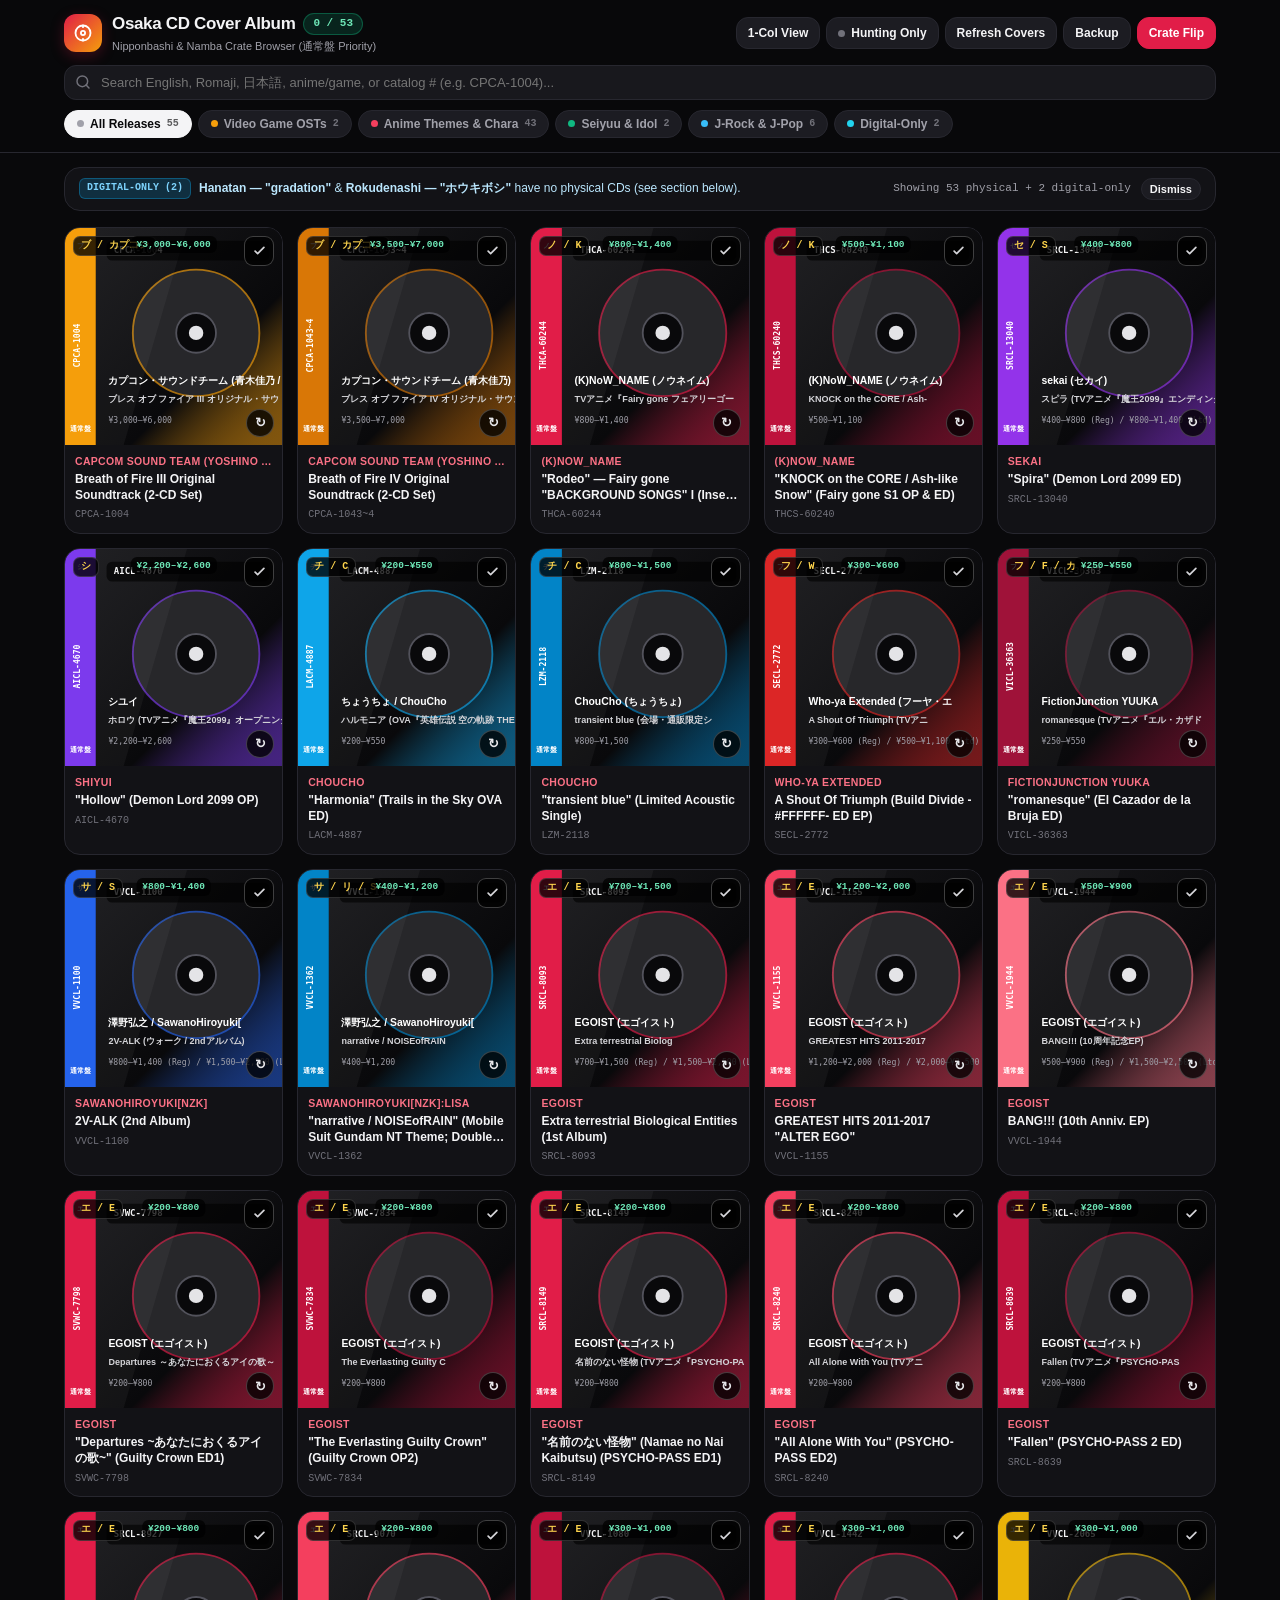
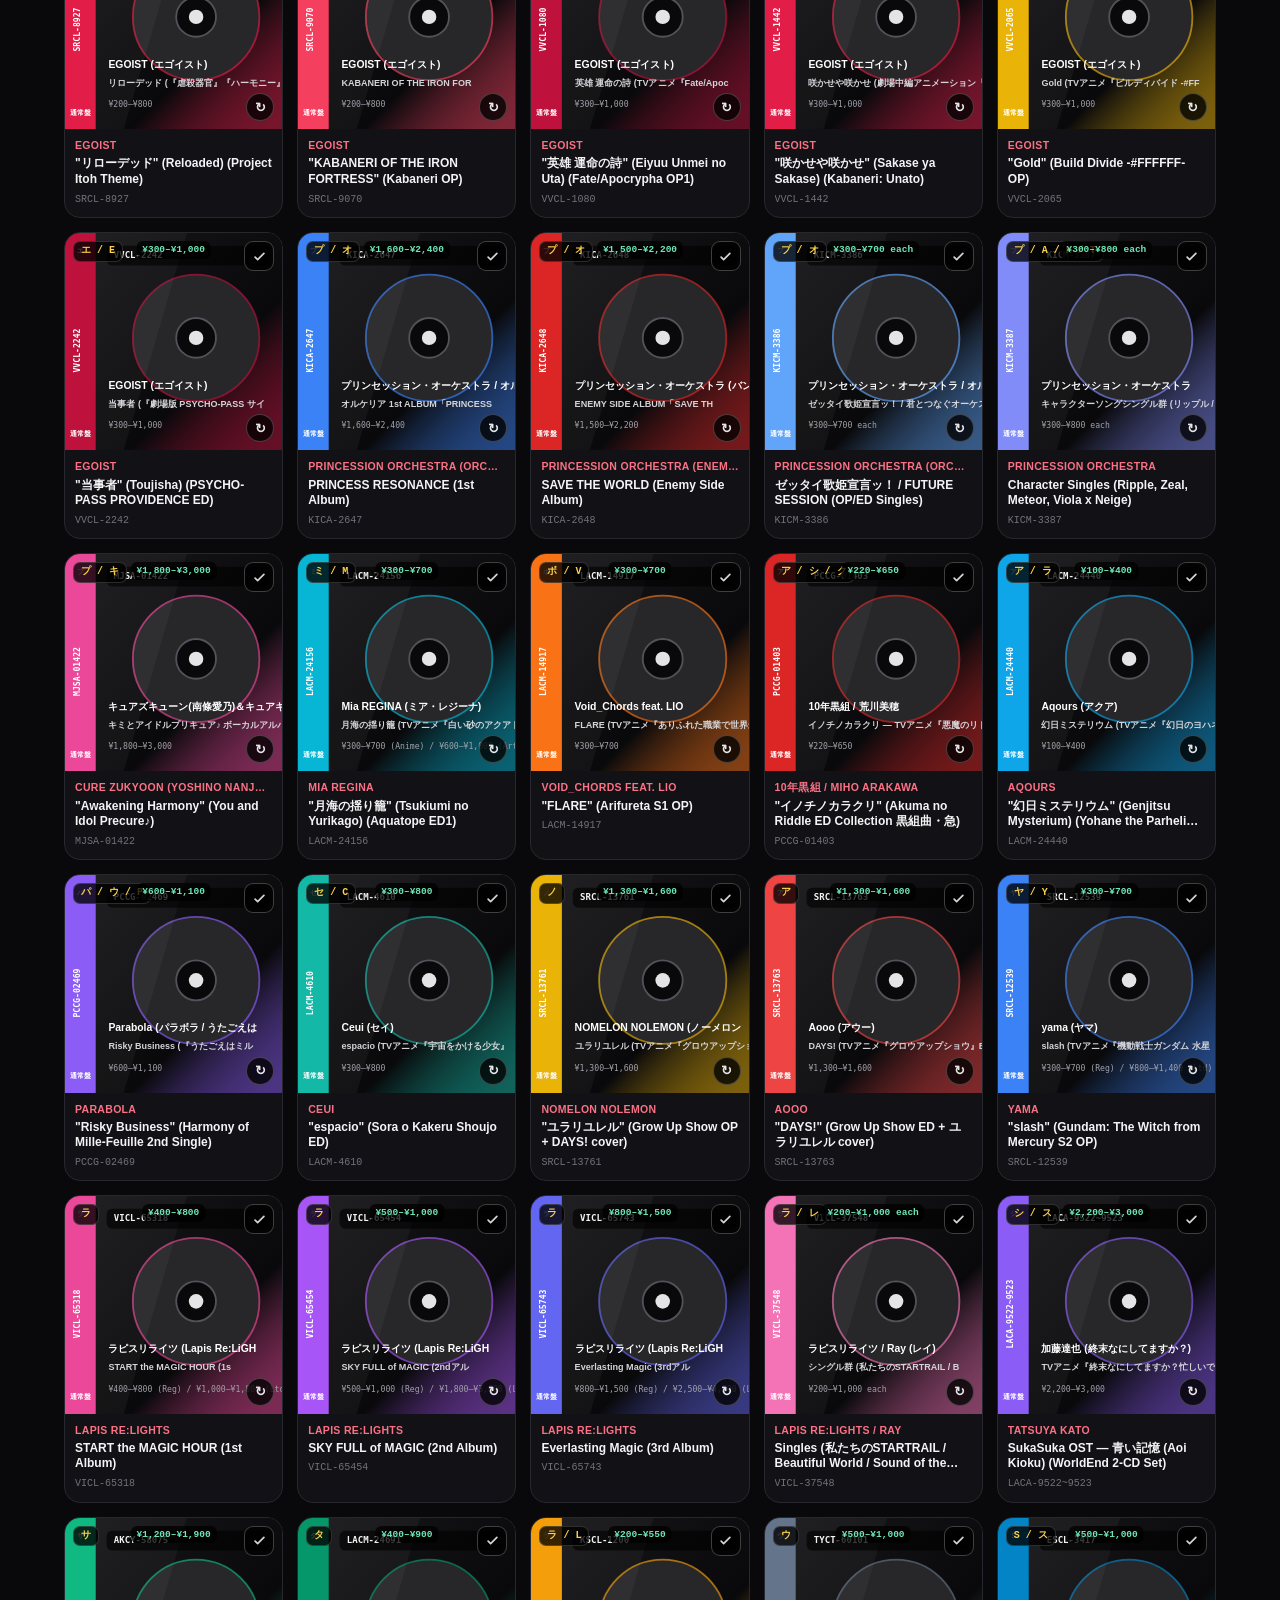
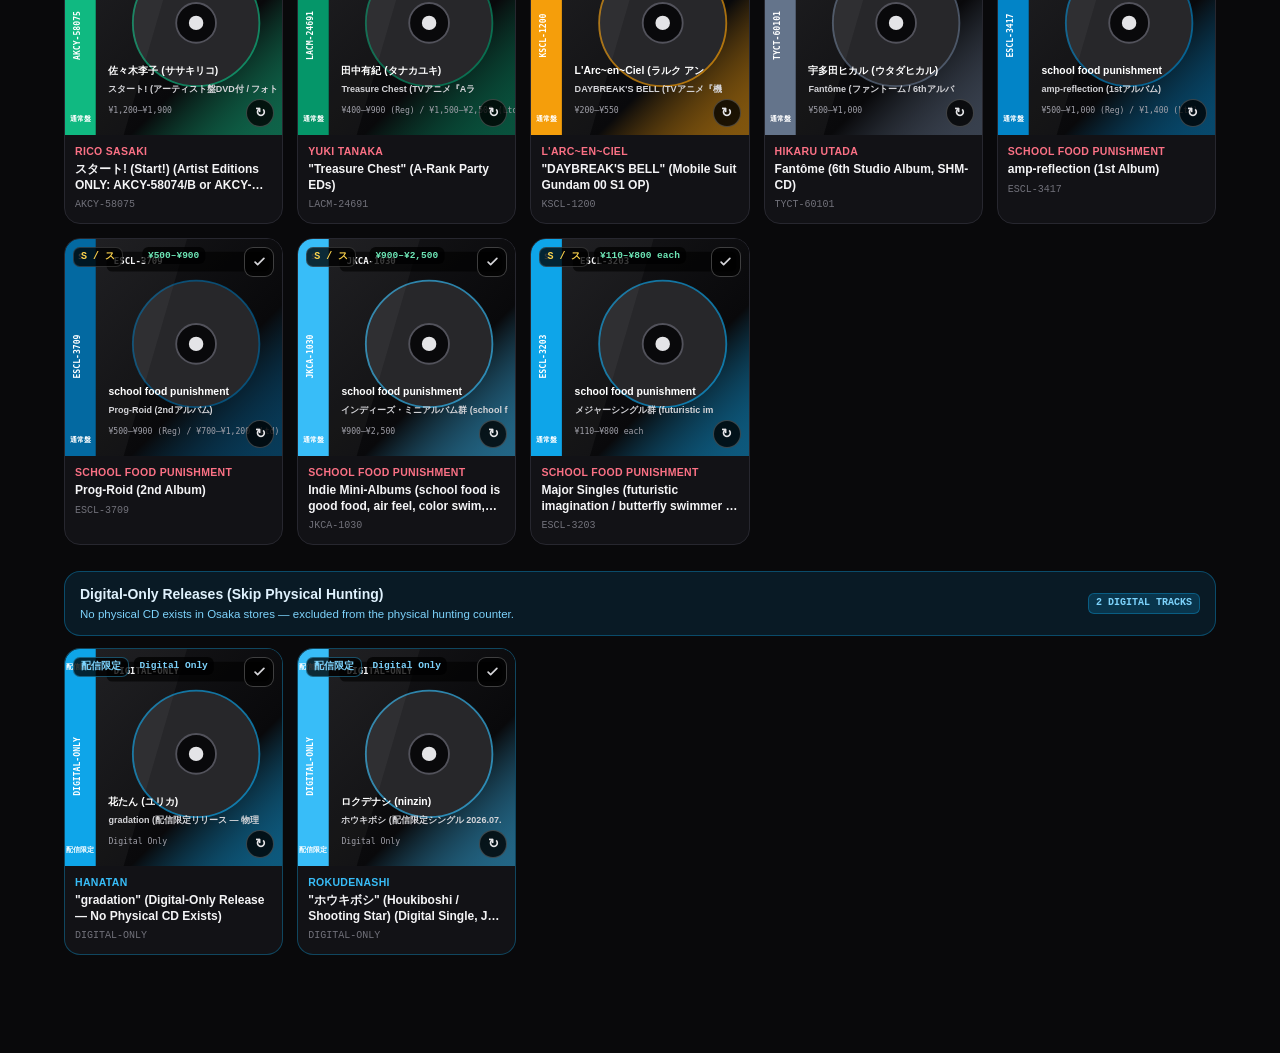
==== osaka_cd_cover_album.html @ 01bd8cb2 "feat: add Osaka CD Cover Album & Checklist app with modular catalog and tests" ====
<!DOCTYPE html>
<html lang="en">
<head>
  <meta charset="UTF-8" />
  <meta name="viewport" content="width=device-width, initial-scale=1.0" />
  <title>Osaka CD Cover Album &amp; Checklist</title>
  <link rel="stylesheet" href="./css/styles.css" />
</head>
<body>
  <!-- Diagnostic Error Fallback Banner -->
  <div id="errorBanner"></div>

  <!-- Sticky Header -->
  <header class="app-header">
    <div class="container">
      <div class="header-top">
        <div class="brand">
          <div class="brand-icon" aria-hidden="true">
            <svg width="20" height="20" viewBox="0 0 24 24" fill="none" stroke="#fff" stroke-width="2.2">
              <circle cx="12" cy="12" r="9" />
              <circle cx="12" cy="12" r="2.5" />
              <path d="M12 3v2M12 19v2" stroke-linecap="round" />
            </svg>
          </div>
          <div>
            <div class="brand-title-row">
              <h1 id="brandTitle" class="brand-title">Osaka CD Cover Album</h1>
              <span id="progressBadge" class="progress-pill">0 / 0</span>
            </div>
            <p id="brandSub" class="brand-sub">Crate Browser (通常盤 Priority)</p>
          </div>
        </div>

        <div class="toolbar">
          <button id="viewModeBtn" type="button" class="btn">
            <span id="viewModeLabel">1-Col View</span>
          </button>
          <button id="huntingOnlyBtn" type="button" class="btn">
            <span class="status-dot"></span>
            <span>Hunting Only</span>
          </button>
          <button id="refreshAllBtn" type="button" class="btn" title="Clear cover cache and re-fetch Regular Editions first">
            <span>Refresh Covers</span>
          </button>
          <button id="backupBtn" type="button" class="btn" title="Export or Import JSON progress">
            <span>Backup</span>
          </button>
          <button id="openCrateFlipBtn" type="button" class="btn btn-primary">
            <span>Crate Flip</span>
          </button>
        </div>
      </div>

      <!-- Search Box -->
      <div class="search-wrap">
        <svg class="search-icon" width="16" height="16" viewBox="0 0 24 24" fill="none" stroke="currentColor" stroke-width="2.2">
          <circle cx="11" cy="11" r="8" />
          <path d="M21 21l-4.35-4.35" stroke-linecap="round" />
        </svg>
        <input
          id="searchInput"
          class="search-input"
          type="text"
          placeholder="Search English, Romaji, 日本語, anime/game, or catalog # (e.g. CPCA-1004)..."
        />
        <button id="clearSearchBtn" type="button" class="clear-btn" aria-label="Clear search">
          <svg width="16" height="16" viewBox="0 0 24 24" fill="none" stroke="currentColor" stroke-width="2.2">
            <path d="M6 18L18 6M6 6l12 12" stroke-linecap="round" />
          </svg>
        </button>
      </div>

      <!-- Aisle Filter Pills -->
      <div id="categoryPills" class="pills-row"></div>
    </div>
  </header>

  <!-- Main Workspace -->
  <main class="main-area">
    <div id="digitalNoteBanner" class="notice-bar">
      <div class="notice-left">
        <span id="digitalNoteTag" class="tag-sky">DIGITAL-ONLY (0)</span>
        <span id="digitalNoteText"></span>
      </div>
      <div style="display:flex; align-items:center; gap:10px;">
        <span id="visibleCountText" class="count-mono"></span>
        <button id="dismissNoteBtn" type="button" class="btn" style="padding:4px 8px; font-size:11px;">Dismiss</button>
      </div>
    </div>

    <div id="compactCountBar" class="hidden" style="display:flex; justify-content:space-between; align-items:center; padding:0 4px;">
      <button id="restoreNoteBtn" type="button" style="background:none; border:none; color:#38bdf8; font-size:11px; font-weight:600; padding:0;">+ Show digital-only reminder</button>
      <span id="visibleCountTextAlt" class="count-mono"></span>
    </div>

    <!-- Physical CD Grid / 1-Column Container -->
    <div id="albumGrid" class="cd-grid"></div>

    <!-- Dedicated Digital-Only Section -->
    <section id="digitalOnlySection" class="digital-section">
      <div class="digital-header">
        <div>
          <h2 id="digitalSectionTitle">Digital-Only Releases (Skip Physical Hunting)</h2>
          <p id="digitalSectionSub">No physical CD exists in stores — excluded from the physical hunting counter.</p>
        </div>
        <span id="digitalSectionCount" class="tag-sky">0 DIGITAL TRACKS</span>
      </div>
      <div id="digitalGrid" class="cd-grid"></div>
    </section>

    <!-- Empty State -->
    <div id="emptyState" class="empty-box hidden">
      <p style="margin:0 0 6px; font-weight:800; font-size:15px;">No matching covers found</p>
      <p style="margin:0 0 14px; font-size:12px; color:var(--text-muted);">Clear your search or disable "Hunting Only" to see all items.</p>
      <button id="resetFiltersBtn" type="button" class="btn btn-primary">Reset Filters</button>
    </div>
  </main>

  <!-- Crate Flip Lightbox Modal -->
  <div id="lightboxModal" class="modal-backdrop" role="dialog" aria-modal="true">
    <div class="modal-inner">
      <div class="modal-top">
        <div style="display:flex; align-items:center; gap:8px; flex-wrap:wrap;">
          <span id="lbCounter" class="chip-btn chip-mono">1 / 55</span>
          <span id="lbCategoryBadge" class="tag-sky">Category</span>
        </div>
        <button id="closeLightboxBtn" type="button" class="btn" aria-label="Close Crate Flip">Close ✕</button>
      </div>

      <div id="lbStage" class="modal-stage">
        <div class="lb-cover-frame">
          <div id="lbArtBox" style="width:100%; height:100%;"></div>
          <button id="lbPrevBtn" type="button" class="nav-arrow prev" aria-label="Previous cover">‹</button>
          <button id="lbNextBtn" type="button" class="nav-arrow next" aria-label="Next cover">›</button>
        </div>

        <div class="lb-details">
          <div>
            <div id="lbArtist" class="single-artist"></div>
            <div id="lbArtistJa" class="single-artist-ja"></div>
            <h2 id="lbTitle" class="single-title" style="margin-top:6px;"></h2>
            <p id="lbTitleJa" class="single-title-ja"></p>
          </div>

          <div class="badges-wrap">
            <button id="lbCatalogBtn" type="button" class="chip-btn chip-mono" title="Copy Regular Edition catalog number">
              <span id="lbCatalogText"></span>
            </button>
            <span id="lbPrice" class="price-badge"></span>
          </div>

          <div class="filing-box">
            <strong>どこで探す (Shelf):</strong> <span id="lbFiling"></span>
          </div>

          <div class="badges-wrap">
            <button id="lbAcquireBtn" type="button" class="btn btn-primary" style="flex:1; min-width:140px;"></button>
            <button id="lbRefreshCoverBtn" type="button" class="btn">↻ Re-fetch Covers</button>
            <button id="lbToggleCustomBtn" type="button" class="btn">+ Add Cover Variant</button>
            <a id="lbGoogleSearchLink" href="#" target="_blank" rel="noopener noreferrer" class="btn" style="text-decoration:none; color:#7dd3fc;">Search Jacket ↗</a>
          </div>

          <!-- Saved Cover Variants Panel -->
          <div id="lbVariantsPanel" class="lb-variants-box hidden">
            <div style="display:flex; justify-content:space-between; align-items:center;">
              <span id="lbVariantsHeading" style="font-size:11px; font-weight:700; color:#d4d4d8;">Saved Edition Covers</span>
              <span id="lbActiveVariantBadge" class="tag-sky">通常盤 Regular</span>
            </div>
            <div id="lbVariantsList" class="lb-variants-strip"></div>
          </div>

          <!-- Add Custom Cover Variant Drawer -->
          <div id="customCoverDrawer" class="custom-drawer">
            <label style="font-size:11px; font-weight:700; color:#d4d4d8;">Add Another Edition Jacket URL (Keeps existing covers saved)</label>
            <div class="drawer-row">
              <select id="customCoverLabel" class="drawer-select">
                <option value="通常盤 Regular">通常盤 Regular</option>
                <option value="初回盤 Limited">初回盤 Limited</option>
                <option value="アニメ盤 Anime">アニメ盤 Anime</option>
                <option value="Custom Jacket">Custom Jacket</option>
              </select>
              <input id="customCoverInput" class="drawer-input" type="url" placeholder="https://... jacket image URL" />
              <button id="saveCustomCoverBtn" type="button" class="btn btn-primary">Add Cover</button>
            </div>
          </div>
        </div>
      </div>

      <div id="lbFilmstrip" class="filmstrip"></div>
    </div>
  </div>

  <!-- Export / Import Backup Modal -->
  <div id="backupModal" class="modal-backdrop" role="dialog" aria-modal="true">
    <div class="modal-inner" style="max-width:540px; margin:auto; background:var(--bg-card); border:1px solid var(--border-subtle); border-radius:var(--radius-xl); padding:18px; display:flex; flex-direction:column; gap:12px;">
      <div class="modal-top">
        <h2 style="margin:0; font-size:16px; font-weight:800;">Export / Import Checklist &amp; Covers</h2>
        <button id="closeBackupBtn" type="button" class="btn">Close ✕</button>
      </div>
      <p style="margin:0; font-size:12px; color:var(--text-muted);">
        Copy this JSON to transfer your acquired checkmarks and custom cover variants between devices or browsers.
      </p>
      <textarea id="backupTextarea" class="backup-textarea" spellcheck="false"></textarea>
      <div class="badges-wrap" style="justify-content:flex-end;">
        <button id="copyBackupBtn" type="button" class="btn">Copy JSON</button>
        <button id="importBackupBtn" type="button" class="btn btn-primary">Import &amp; Restore</button>
      </div>
    </div>
  </div>

  <!-- Toast -->
  <div id="toast" class="toast">Copied!</div>

  <script src="./data/catalog.js"></script>
  <script src="./js/validate.js"></script>
  <script src="./js/storage.js"></script>
  <script src="./js/cover-resolver.js"></script>
  <script src="./js/app.js"></script>
</body>
</html>
---- css/styles.css ----
:root {
  --bg-primary: #09090b;
  --bg-card: #121216;
  --bg-elevated: #1c1c22;
  --bg-input: #18181d;
  --border-subtle: #27272f;
  --border-strong: #3a3a46;
  --text-main: #f4f4f6;
  --text-muted: #a1a1aa;
  --text-dim: #71717a;
  --accent-rose: #e11d48;
  --accent-rose-hover: #f43f5e;
  --accent-emerald: #10b981;
  --accent-amber: #f59e0b;
  --accent-sky: #0ea5e9;
  --radius-sm: 8px;
  --radius-md: 12px;
  --radius-lg: 16px;
  --radius-xl: 20px;
  --font-sans: -apple-system, BlinkMacSystemFont, "Segoe UI", Roboto, "Hiragino Sans", "Noto Sans JP", sans-serif;
  --font-mono: ui-monospace, SFMono-Regular, Menlo, Monaco, Consolas, monospace;
}

* {
  box-sizing: border-box;
  -webkit-tap-highlight-color: transparent;
}

html, body {
  margin: 0;
  padding: 0;
  background: var(--bg-primary);
  color: var(--text-main);
  font-family: var(--font-sans);
  line-height: 1.45;
  overflow-x: hidden;
}

body {
  padding-bottom: 84px;
}

button, input, select {
  font-family: inherit;
  color: inherit;
}

button {
  cursor: pointer;
}

/* Diagnostic error banner (only shown if runtime error occurs) */
#errorBanner {
  display: none;
  background: #450a0a;
  border-bottom: 2px solid #ef4444;
  color: #fecaca;
  padding: 12px 16px;
  font-size: 13px;
  font-family: var(--font-mono);
}

/* Sticky Header */
.app-header {
  position: sticky;
  top: 0;
  z-index: 30;
  background: rgba(9, 9, 11, 0.94);
  backdrop-filter: blur(12px);
  border-bottom: 1px solid var(--border-subtle);
}

.container {
  max-width: 1180px;
  margin: 0 auto;
  padding: 12px 14px;
}

.header-top {
  display: flex;
  flex-wrap: wrap;
  align-items: center;
  justify-content: space-between;
  gap: 10px;
  margin-bottom: 10px;
}

.brand {
  display: flex;
  align-items: center;
  gap: 10px;
  min-width: 0;
}

.brand-icon {
  width: 38px;
  height: 38px;
  border-radius: var(--radius-md);
  background: linear-gradient(135deg, #e11d48, #f59e0b);
  display: flex;
  align-items: center;
  justify-content: center;
  flex-shrink: 0;
  box-shadow: 0 4px 14px rgba(225, 29, 72, 0.25);
}

.brand-title-row {
  display: flex;
  align-items: center;
  gap: 8px;
  flex-wrap: wrap;
}

.brand-title {
  margin: 0;
  font-size: 17px;
  font-weight: 800;
  letter-spacing: -0.02em;
}

.progress-pill {
  padding: 2px 9px;
  border-radius: 999px;
  background: rgba(16, 185, 129, 0.16);
  border: 1px solid rgba(16, 185, 129, 0.35);
  color: #6ee7b7;
  font-family: var(--font-mono);
  font-size: 11px;
  font-weight: 700;
}

.brand-sub {
  margin: 2px 0 0;
  font-size: 11px;
  color: var(--text-muted);
}

.toolbar {
  display: flex;
  flex-wrap: wrap;
  align-items: center;
  gap: 6px;
}

.btn {
  display: inline-flex;
  align-items: center;
  justify-content: center;
  gap: 6px;
  padding: 8px 11px;
  border-radius: var(--radius-md);
  background: var(--bg-elevated);
  border: 1px solid var(--border-subtle);
  font-size: 12px;
  font-weight: 600;
  color: var(--text-main);
  transition: background 0.15s, border-color 0.15s, transform 0.1s;
}

.btn:hover {
  background: #25252d;
  border-color: var(--border-strong);
}

.btn:active {
  transform: scale(0.97);
}

.btn-primary {
  background: var(--accent-rose);
  border-color: var(--accent-rose);
  color: #fff;
  font-weight: 700;
}

.btn-primary:hover {
  background: var(--accent-rose-hover);
  border-color: var(--accent-rose-hover);
}

.btn-active-filter {
  background: rgba(225, 29, 72, 0.18);
  border-color: rgba(225, 29, 72, 0.55);
  color: #fecdd3;
}

.status-dot {
  width: 7px;
  height: 7px;
  border-radius: 50%;
  background: var(--text-dim);
}

.btn-active-filter .status-dot {
  background: #fb7185;
}

/* Search Bar */
.search-wrap {
  position: relative;
  margin-bottom: 10px;
}

.search-input {
  width: 100%;
  padding: 9px 36px 9px 36px;
  border-radius: var(--radius-md);
  background: var(--bg-input);
  border: 1px solid var(--border-subtle);
  font-size: 13px;
  color: var(--text-main);
  outline: none;
}

.search-input:focus {
  border-color: var(--accent-rose);
  box-shadow: 0 0 0 2px rgba(225, 29, 72, 0.25);
}

.search-icon {
  position: absolute;
  left: 11px;
  top: 50%;
  transform: translateY(-50%);
  color: var(--text-dim);
  pointer-events: none;
}

.clear-btn {
  position: absolute;
  right: 8px;
  top: 50%;
  transform: translateY(-50%);
  background: transparent;
  border: none;
  color: var(--text-muted);
  padding: 4px;
  display: none;
}

.clear-btn.visible {
  display: inline-flex;
}

/* Category Filter Pills */
.pills-row {
  display: flex;
  align-items: center;
  gap: 6px;
  overflow-x: auto;
  padding-bottom: 2px;
  scrollbar-width: none;
}

.pills-row::-webkit-scrollbar {
  display: none;
}

.pill {
  display: inline-flex;
  align-items: center;
  gap: 6px;
  white-space: nowrap;
  padding: 6px 12px;
  border-radius: 999px;
  background: var(--bg-elevated);
  border: 1px solid var(--border-subtle);
  font-size: 12px;
  font-weight: 600;
  color: var(--text-muted);
}

.pill:hover {
  color: var(--text-main);
  border-color: var(--border-strong);
}

.pill.active {
  background: #f4f4f6;
  color: #09090b;
  border-color: #f4f4f6;
  font-weight: 700;
}

.pill-dot {
  width: 7px;
  height: 7px;
  border-radius: 50%;
}

/* Main Content */
.main-area {
  max-width: 1180px;
  margin: 0 auto;
  padding: 14px;
  display: flex;
  flex-direction: column;
  gap: 16px;
}

.notice-bar {
  display: flex;
  flex-wrap: wrap;
  align-items: center;
  justify-content: space-between;
  gap: 8px;
  padding: 10px 14px;
  border-radius: var(--radius-lg);
  background: var(--bg-card);
  border: 1px solid var(--border-subtle);
  font-size: 12px;
}

.notice-left {
  display: flex;
  align-items: center;
  gap: 8px;
  color: #bae6fd;
  flex-wrap: wrap;
}

.tag-sky {
  padding: 2px 7px;
  border-radius: 6px;
  background: rgba(14, 165, 233, 0.2);
  border: 1px solid rgba(14, 165, 233, 0.35);
  color: #7dd3fc;
  font-family: var(--font-mono);
  font-size: 10px;
  font-weight: 700;
}

.count-mono {
  font-family: var(--font-mono);
  font-size: 11px;
  color: var(--text-muted);
}

/* Grid Layout */
.cd-grid {
  display: grid;
  grid-template-columns: repeat(2, minmax(0, 1fr));
  gap: 12px;
}

@media (min-width: 640px) {
  .cd-grid { grid-template-columns: repeat(3, minmax(0, 1fr)); gap: 14px; }
}

@media (min-width: 900px) {
  .cd-grid { grid-template-columns: repeat(4, minmax(0, 1fr)); }
}

@media (min-width: 1120px) {
  .cd-grid { grid-template-columns: repeat(5, minmax(0, 1fr)); }
}

/* 1-Column View Layout */
.cd-single-col {
  max-width: 600px;
  width: 100%;
  margin: 0 auto;
  display: flex;
  flex-direction: column;
  gap: 18px;
}

/* Card Styling */
.cd-card {
  background: var(--bg-card);
  border: 1px solid var(--border-subtle);
  border-radius: var(--radius-lg);
  overflow: hidden;
  display: flex;
  flex-direction: column;
  cursor: pointer;
  transition: border-color 0.15s, opacity 0.15s, transform 0.15s;
}

.cd-card:hover {
  border-color: var(--border-strong);
}

.cd-card.acquired {
  border-color: rgba(16, 185, 129, 0.45);
  opacity: 0.68;
}

.cd-card.digital {
  border-color: rgba(14, 165, 233, 0.35);
}

.cover-box {
  position: relative;
  width: 100%;
  aspect-ratio: 1 / 1;
  background: #0d0d11;
  overflow: hidden;
}

.cover-img {
  position: absolute;
  inset: 0;
  width: 100%;
  height: 100%;
  object-fit: cover;
  transition: transform 0.25s ease;
}

.cd-card:hover .cover-img {
  transform: scale(1.03);
}

.badge-kana {
  position: absolute;
  top: 8px;
  left: 8px;
  z-index: 5;
  padding: 2px 7px;
  border-radius: 7px;
  background: rgba(0, 0, 0, 0.78);
  border: 1px solid rgba(255, 255, 255, 0.16);
  color: #fcd34d;
  font-family: var(--font-mono);
  font-size: 10px;
  font-weight: 800;
}

.cd-card.digital .badge-kana {
  color: #7dd3fc;
  border-color: rgba(56, 189, 248, 0.4);
}

.badge-price-top {
  position: absolute;
  top: 8px;
  left: 50%;
  transform: translateX(-50%);
  z-index: 5;
  padding: 2px 6px;
  border-radius: 6px;
  background: rgba(0, 0, 0, 0.76);
  color: #6ee7b7;
  font-family: var(--font-mono);
  font-size: 9.5px;
  font-weight: 700;
  white-space: nowrap;
  max-width: 56%;
  overflow: hidden;
  text-overflow: ellipsis;
}

.cd-card.digital .badge-price-top {
  color: #7dd3fc;
}

.check-btn {
  position: absolute;
  top: 8px;
  right: 8px;
  z-index: 6;
  width: 30px;
  height: 30px;
  border-radius: 9px;
  background: rgba(0, 0, 0, 0.72);
  border: 1px solid rgba(255, 255, 255, 0.24);
  color: #d4d4d8;
  display: flex;
  align-items: center;
  justify-content: center;
  padding: 0;
}

.check-btn:hover {
  border-color: var(--accent-rose);
  color: #fff;
}

.check-btn.checked {
  background: var(--accent-emerald);
  border-color: #34d399;
  color: #fff;
}

.cd-card.digital .check-btn.checked {
  background: var(--accent-sky);
  border-color: #38bdf8;
}

.refresh-cover-btn {
  position: absolute;
  bottom: 8px;
  right: 8px;
  z-index: 6;
  width: 28px;
  height: 28px;
  border-radius: 50%;
  background: rgba(0, 0, 0, 0.78);
  border: 1px solid rgba(255, 255, 255, 0.22);
  color: #e4e4e7;
  display: flex;
  align-items: center;
  justify-content: center;
  padding: 0;
}

.refresh-cover-btn:hover {
  border-color: var(--accent-amber);
  color: #fcd34d;
}

@keyframes spin {
  to { transform: rotate(360deg); }
}

.spinning {
  animation: spin 0.8s linear infinite;
}

/* Edition Switcher Overlay on Cover */
.edition-pill-overlay {
  position: absolute;
  bottom: 8px;
  left: 8px;
  z-index: 6;
  display: inline-flex;
  align-items: center;
  gap: 3px;
  padding: 2px 6px;
  border-radius: 7px;
  background: rgba(0, 0, 0, 0.82);
  border: 1px solid rgba(255, 255, 255, 0.2);
  font-size: 10px;
  color: #f4f4f6;
  max-width: calc(100% - 48px);
}

.edition-step-btn {
  background: transparent;
  border: none;
  color: #fcd34d;
  font-weight: 800;
  padding: 0 3px;
  font-size: 12px;
  line-height: 1;
}

.edition-label-truncate {
  overflow: hidden;
  text-overflow: ellipsis;
  white-space: nowrap;
  font-weight: 600;
}

/* Compact Grid Card Footer */
.grid-meta {
  padding: 9px 10px 10px;
  display: flex;
  flex-direction: column;
  gap: 3px;
}

.grid-artist {
  font-size: 10.5px;
  font-weight: 800;
  text-transform: uppercase;
  letter-spacing: 0.03em;
  color: #fb7185;
  white-space: nowrap;
  overflow: hidden;
  text-overflow: ellipsis;
}

.cd-card.digital .grid-artist {
  color: #38bdf8;
}

.grid-title {
  font-size: 12px;
  font-weight: 700;
  color: var(--text-main);
  display: -webkit-box;
  -webkit-line-clamp: 2;
  -webkit-box-orient: vertical;
  overflow: hidden;
  line-height: 1.3;
}

.cd-card.acquired .grid-title {
  text-decoration: line-through;
  color: var(--text-muted);
}

.grid-cat {
  font-family: var(--font-mono);
  font-size: 10px;
  color: var(--text-dim);
  white-space: nowrap;
  overflow: hidden;
  text-overflow: ellipsis;
  margin-top: 2px;
}

/* 1-Column Detailed Body */
.single-meta {
  padding: 16px;
  display: flex;
  flex-direction: column;
  gap: 10px;
}

.single-top-row {
  display: flex;
  justify-content: space-between;
  align-items: flex-start;
  gap: 10px;
}

.single-artist {
  font-size: 12px;
  font-weight: 800;
  text-transform: uppercase;
  letter-spacing: 0.04em;
  color: #fb7185;
}

.cd-card.digital .single-artist {
  color: #38bdf8;
}

.single-artist-ja {
  font-size: 12px;
  color: var(--text-muted);
  font-weight: 600;
}

.single-title {
  margin: 0;
  font-size: 16px;
  font-weight: 800;
  color: var(--text-main);
}

.single-title-ja {
  margin: 3px 0 0;
  font-size: 13px;
  color: #d4d4d8;
}

.price-badge {
  padding: 4px 9px;
  border-radius: 8px;
  background: rgba(16, 185, 129, 0.15);
  border: 1px solid rgba(16, 185, 129, 0.3);
  color: #6ee7b7;
  font-family: var(--font-mono);
  font-size: 11px;
  font-weight: 700;
  white-space: nowrap;
}

.badges-wrap {
  display: flex;
  flex-wrap: wrap;
  gap: 6px;
}

.chip-btn {
  display: inline-flex;
  align-items: center;
  gap: 5px;
  padding: 5px 9px;
  border-radius: 8px;
  background: var(--bg-elevated);
  border: 1px solid var(--border-subtle);
  font-size: 11px;
  font-weight: 600;
  color: var(--text-main);
}

.chip-btn:hover {
  border-color: var(--border-strong);
}

.chip-mono {
  font-family: var(--font-mono);
}

.filing-box {
  padding: 8px 11px;
  border-radius: 10px;
  background: rgba(245, 158, 11, 0.1);
  border: 1px solid rgba(245, 158, 11, 0.25);
  color: #fde68a;
  font-size: 12px;
}

.cd-card.digital .filing-box {
  background: rgba(14, 165, 233, 0.1);
  border-color: rgba(14, 165, 233, 0.28);
  color: #bae6fd;
}

.variant-pills-row {
  display: flex;
  flex-wrap: wrap;
  gap: 6px;
}

.variant-pill {
  padding: 4px 9px;
  border-radius: 8px;
  background: var(--bg-elevated);
  border: 1px solid var(--border-subtle);
  font-size: 11px;
  font-weight: 600;
  color: var(--text-muted);
}

.variant-pill.active {
  background: rgba(16, 185, 129, 0.18);
  border-color: rgba(16, 185, 129, 0.55);
  color: #a7f3d0;
}

.acquire-full-btn {
  width: 100%;
  padding: 10px;
  border-radius: var(--radius-md);
  background: var(--bg-elevated);
  border: 1px solid var(--border-subtle);
  font-size: 12px;
  font-weight: 700;
  color: var(--text-main);
  display: flex;
  align-items: center;
  justify-content: center;
  gap: 6px;
}

.acquire-full-btn:hover {
  background: var(--accent-rose);
  border-color: var(--accent-rose);
  color: #fff;
}

.acquire-full-btn.is-acquired {
  background: rgba(16, 185, 129, 0.18);
  border-color: rgba(16, 185, 129, 0.4);
  color: #6ee7b7;
}

/* Digital-Only Section Banner */
.digital-section {
  margin-top: 10px;
  display: flex;
  flex-direction: column;
  gap: 12px;
}

.digital-header {
  padding: 12px 15px;
  border-radius: var(--radius-lg);
  background: rgba(12, 74, 110, 0.28);
  border: 1px solid rgba(14, 165, 233, 0.35);
  display: flex;
  flex-wrap: wrap;
  align-items: center;
  justify-content: space-between;
  gap: 8px;
}

.digital-header h2 {
  margin: 0;
  font-size: 14px;
  font-weight: 800;
  color: #e0f2fe;
}

.digital-header p {
  margin: 2px 0 0;
  font-size: 11.5px;
  color: #7dd3fc;
}

/* Empty State */
.empty-box {
  padding: 44px 20px;
  text-align: center;
  background: var(--bg-card);
  border: 1px solid var(--border-subtle);
  border-radius: var(--radius-xl);
}

/* Lightbox Modal */
.modal-backdrop {
  position: fixed;
  inset: 0;
  z-index: 50;
  background: rgba(0, 0, 0, 0.92);
  backdrop-filter: blur(10px);
  display: none;
  flex-direction: column;
  justify-content: space-between;
  padding: 14px;
  overflow-y: auto;
}

.modal-backdrop.open {
  display: flex;
}

.modal-inner {
  max-width: 860px;
  width: 100%;
  margin: 0 auto;
}

.modal-top {
  display: flex;
  align-items: center;
  justify-content: space-between;
  gap: 8px;
}

.modal-stage {
  display: grid;
  grid-template-columns: 1fr;
  gap: 18px;
  align-items: center;
  margin: auto 0;
  padding: 14px 0;
}

@media (min-width: 768px) {
  .modal-stage {
    grid-template-columns: 340px 1fr;
    gap: 24px;
  }
}

.lb-cover-frame {
  position: relative;
  width: 100%;
  max-width: 340px;
  margin: 0 auto;
  aspect-ratio: 1 / 1;
  border-radius: var(--radius-lg);
  overflow: hidden;
  border: 1px solid var(--border-strong);
  background: #121216;
  box-shadow: 0 20px 50px rgba(0, 0, 0, 0.7);
}

.nav-arrow {
  position: absolute;
  top: 50%;
  transform: translateY(-50%);
  z-index: 10;
  width: 38px;
  height: 38px;
  border-radius: 50%;
  background: rgba(0, 0, 0, 0.75);
  border: 1px solid rgba(255, 255, 255, 0.2);
  color: #fff;
  display: flex;
  align-items: center;
  justify-content: center;
}

.nav-arrow.prev { left: 8px; }
.nav-arrow.next { right: 8px; }

.lb-details {
  display: flex;
  flex-direction: column;
  gap: 10px;
}

.lb-variants-box {
  padding: 10px;
  border-radius: var(--radius-md);
  background: var(--bg-card);
  border: 1px solid var(--border-subtle);
  display: flex;
  flex-direction: column;
  gap: 8px;
}

.lb-variants-strip {
  display: flex;
  gap: 8px;
  overflow-x: auto;
  padding-bottom: 2px;
  scrollbar-width: none;
}

.lb-variants-strip::-webkit-scrollbar {
  display: none;
}

.lb-var-chip {
  position: relative;
  display: inline-flex;
  align-items: center;
  gap: 7px;
  padding: 4px 24px 4px 5px;
  border-radius: 10px;
  background: var(--bg-elevated);
  border: 1px solid var(--border-subtle);
  flex-shrink: 0;
  text-align: left;
}

.lb-var-chip.active {
  border-color: var(--accent-emerald);
  background: rgba(16, 185, 129, 0.15);
}

.lb-var-thumb {
  width: 34px;
  height: 34px;
  border-radius: 6px;
  object-fit: cover;
  background: #09090b;
}

.lb-var-del {
  position: absolute;
  top: 3px;
  right: 4px;
  width: 16px;
  height: 16px;
  border-radius: 50%;
  background: rgba(0, 0, 0, 0.7);
  border: none;
  color: #a1a1aa;
  font-size: 11px;
  line-height: 1;
  display: flex;
  align-items: center;
  justify-content: center;
  padding: 0;
}

.lb-var-del:hover {
  background: var(--accent-rose);
  color: #fff;
}

.custom-drawer {
  display: none;
  padding: 10px;
  border-radius: var(--radius-md);
  background: var(--bg-card);
  border: 1px solid var(--border-subtle);
  flex-direction: column;
  gap: 8px;
}

.custom-drawer.open {
  display: flex;
}

.drawer-row {
  display: flex;
  flex-wrap: wrap;
  gap: 6px;
}

.drawer-select, .drawer-input {
  padding: 7px 10px;
  border-radius: 8px;
  background: var(--bg-primary);
  border: 1px solid var(--border-subtle);
  font-size: 12px;
  color: var(--text-main);
}

.drawer-input {
  flex: 1;
  min-width: 160px;
}

.filmstrip {
  display: flex;
  gap: 6px;
  overflow-x: auto;
  padding: 6px 0;
  scrollbar-width: none;
}

.filmstrip::-webkit-scrollbar {
  display: none;
}

.film-thumb {
  width: 44px;
  height: 44px;
  border-radius: 8px;
  overflow: hidden;
  border: 2px solid var(--border-subtle);
  background: var(--bg-elevated);
  flex-shrink: 0;
  padding: 0;
  opacity: 0.6;
}

.film-thumb.active {
  border-color: var(--accent-rose);
  opacity: 1;
  transform: scale(1.06);
}

/* Backup Modal */
.backup-textarea {
  width: 100%;
  height: 140px;
  padding: 10px;
  border-radius: 10px;
  background: var(--bg-primary);
  border: 1px solid var(--border-subtle);
  font-family: var(--font-mono);
  font-size: 11px;
  color: var(--text-main);
  resize: vertical;
}

/* Toast */
.toast {
  position: fixed;
  bottom: 22px;
  left: 50%;
  transform: translateX(-50%);
  z-index: 60;
  padding: 8px 16px;
  border-radius: 999px;
  background: #f4f4f6;
  color: #09090b;
  font-size: 12px;
  font-weight: 700;
  box-shadow: 0 10px 30px rgba(0, 0, 0, 0.6);
  opacity: 0;
  pointer-events: none;
  transition: opacity 0.2s;
}

.toast.show {
  opacity: 1;
}

.hidden {
  display: none !important;
}
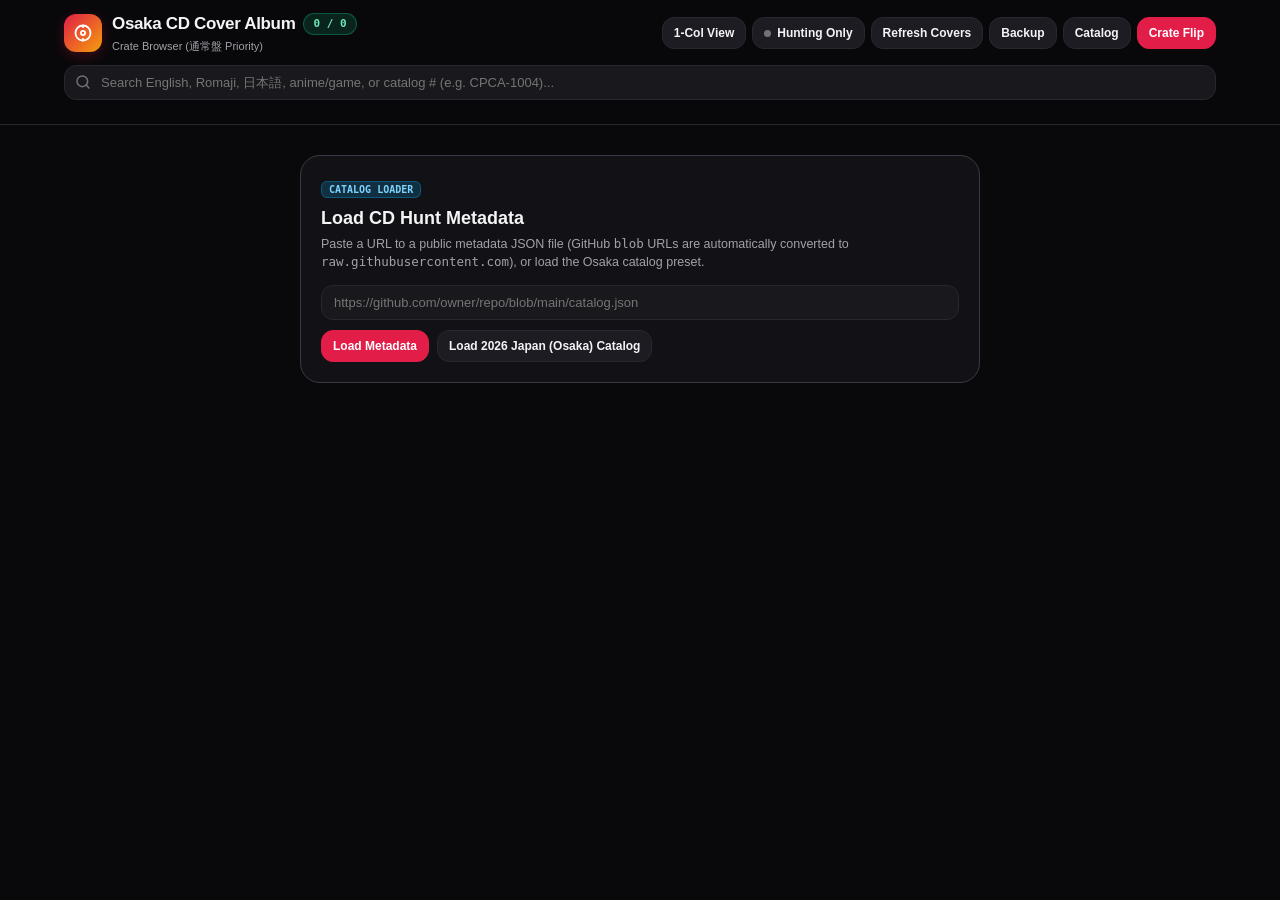
==== commit ac99adae: "feat: load metadata from external repository via Catalog Loader" ====
--- a/osaka_cd_cover_album.html
+++ b/osaka_cd_cover_album.html
@@ -44,6 +44,9 @@
           </button>
           <button id="backupBtn" type="button" class="btn" title="Export or Import JSON progress">
             <span>Backup</span>
+          </button>
+          <button id="openCatalogLoaderBtn" type="button" class="btn" title="Load or switch catalog metadata URL">
+            <span>Catalog</span>
           </button>
           <button id="openCrateFlipBtn" type="button" class="btn btn-primary">
             <span>Crate Flip</span>
@@ -77,6 +80,43 @@
 
   <!-- Main Workspace -->
   <main class="main-area">
+    <!-- Catalog Metadata Loader Screen -->
+    <section id="catalogLoaderScreen" class="catalog-loader-card hidden" aria-label="Load Catalog Metadata">
+      <div class="catalog-loader-header">
+        <div>
+          <span class="tag-sky">CATALOG LOADER</span>
+          <h2 style="margin:6px 0 4px; font-size:18px; font-weight:800;">Load CD Hunt Metadata</h2>
+          <p style="margin:0; font-size:12.5px; color:var(--text-muted);">
+            Paste a URL to a public metadata JSON file (GitHub <code>blob</code> URLs are automatically converted to <code>raw.githubusercontent.com</code>), or load the Osaka catalog preset.
+          </p>
+        </div>
+        <button id="closeCatalogLoaderBtn" type="button" class="btn hidden">Cancel</button>
+      </div>
+
+      <div class="catalog-loader-form">
+        <input
+          id="catalogUrlInput"
+          class="search-input"
+          style="padding-left:12px;"
+          type="url"
+          placeholder="https://github.com/owner/repo/blob/main/catalog.json"
+        />
+        <div class="catalog-loader-actions">
+          <button id="loadCatalogUrlBtn" type="button" class="btn btn-primary">Load Metadata</button>
+          <button
+            id="loadPresetOsakaBtn"
+            type="button"
+            class="btn"
+            data-preset-url="https://raw.githubusercontent.com/dopingus-build/cd-metadata/main/2026-japan.json"
+          >
+            Load 2026 Japan (Osaka) Catalog
+          </button>
+        </div>
+      </div>
+
+      <div id="activeCatalogInfo" class="catalog-url-pill hidden"></div>
+    </section>
+
     <div id="digitalNoteBanner" class="notice-bar">
       <div class="notice-left">
         <span id="digitalNoteTag" class="tag-sky">DIGITAL-ONLY (0)</span>
@@ -211,7 +251,6 @@
   <!-- Toast -->
   <div id="toast" class="toast">Copied!</div>
 
-  <script src="./data/catalog.js"></script>
   <script src="./js/validate.js"></script>
   <script src="./js/storage.js"></script>
   <script src="./js/cover-resolver.js"></script>
--- a/css/styles.css
+++ b/css/styles.css
@@ -373,6 +373,8 @@
   overflow: hidden;
   display: flex;
   flex-direction: column;
+  min-width: 0;
+  max-width: 100%;
   cursor: pointer;
   transition: border-color 0.15s, opacity 0.15s, transform 0.15s;
 }
@@ -607,6 +609,9 @@
   display: flex;
   flex-direction: column;
   gap: 10px;
+  min-width: 0;
+  max-width: 100%;
+  overflow-wrap: anywhere;
 }
 
 .single-top-row {
@@ -614,6 +619,13 @@
   justify-content: space-between;
   align-items: flex-start;
   gap: 10px;
+  min-width: 0;
+}
+
+.single-top-row > div {
+  min-width: 0;
+  max-width: 100%;
+  overflow-wrap: anywhere;
 }
 
 .single-artist {
@@ -676,6 +688,10 @@
   font-size: 11px;
   font-weight: 600;
   color: var(--text-main);
+  max-width: 100%;
+  min-width: 0;
+  overflow-wrap: anywhere;
+  text-align: left;
 }
 
 .chip-btn:hover {
@@ -804,6 +820,7 @@
   justify-content: space-between;
   padding: 14px;
   overflow-y: auto;
+  overflow-x: hidden;
 }
 
 .modal-backdrop.open {
@@ -813,6 +830,7 @@
 .modal-inner {
   max-width: 860px;
   width: 100%;
+  min-width: 0;
   margin: 0 auto;
 }
 
@@ -825,7 +843,9 @@
 
 .modal-stage {
   display: grid;
-  grid-template-columns: 1fr;
+  grid-template-columns: minmax(0, 1fr);
+  width: 100%;
+  min-width: 0;
   gap: 18px;
   align-items: center;
   margin: auto 0;
@@ -834,15 +854,16 @@
 
 @media (min-width: 768px) {
   .modal-stage {
-    grid-template-columns: 340px 1fr;
+    grid-template-columns: 340px minmax(0, 1fr);
     gap: 24px;
   }
 }
 
 .lb-cover-frame {
   position: relative;
+  box-sizing: border-box;
   width: 100%;
-  max-width: 340px;
+  max-width: min(340px, 100%);
   margin: 0 auto;
   aspect-ratio: 1 / 1;
   border-radius: var(--radius-lg);
@@ -875,6 +896,9 @@
   display: flex;
   flex-direction: column;
   gap: 10px;
+  min-width: 0;
+  max-width: 100%;
+  overflow-wrap: anywhere;
 }
 
 .lb-variants-box {
@@ -885,11 +909,17 @@
   display: flex;
   flex-direction: column;
   gap: 8px;
+  min-width: 0;
+  max-width: 100%;
+  overflow: hidden;
 }
 
 .lb-variants-strip {
   display: flex;
   gap: 8px;
+  width: 100%;
+  max-width: 100%;
+  min-width: 0;
   overflow-x: auto;
   padding-bottom: 2px;
   scrollbar-width: none;
@@ -985,6 +1015,9 @@
 .filmstrip {
   display: flex;
   gap: 6px;
+  width: 100%;
+  max-width: 100%;
+  min-width: 0;
   overflow-x: auto;
   padding: 6px 0;
   scrollbar-width: none;
@@ -1049,6 +1082,52 @@
   opacity: 1;
 }
 
+/* Catalog Metadata Loader Screen */
+.catalog-loader-card {
+  max-width: 680px;
+  width: 100%;
+  margin: 16px auto;
+  padding: 20px;
+  border-radius: var(--radius-xl);
+  background: var(--bg-card);
+  border: 1px solid var(--border-strong);
+  display: flex;
+  flex-direction: column;
+  gap: 14px;
+  min-width: 0;
+}
+
+.catalog-loader-header {
+  display: flex;
+  align-items: flex-start;
+  justify-content: space-between;
+  gap: 12px;
+}
+
+.catalog-loader-form {
+  display: flex;
+  flex-direction: column;
+  gap: 10px;
+  min-width: 0;
+}
+
+.catalog-loader-actions {
+  display: flex;
+  flex-wrap: wrap;
+  gap: 8px;
+}
+
+.catalog-url-pill {
+  padding: 8px 11px;
+  border-radius: var(--radius-md);
+  background: var(--bg-primary);
+  border: 1px solid var(--border-subtle);
+  font-family: var(--font-mono);
+  font-size: 11px;
+  color: var(--text-muted);
+  overflow-wrap: anywhere;
+}
+
 .hidden {
   display: none !important;
 }
